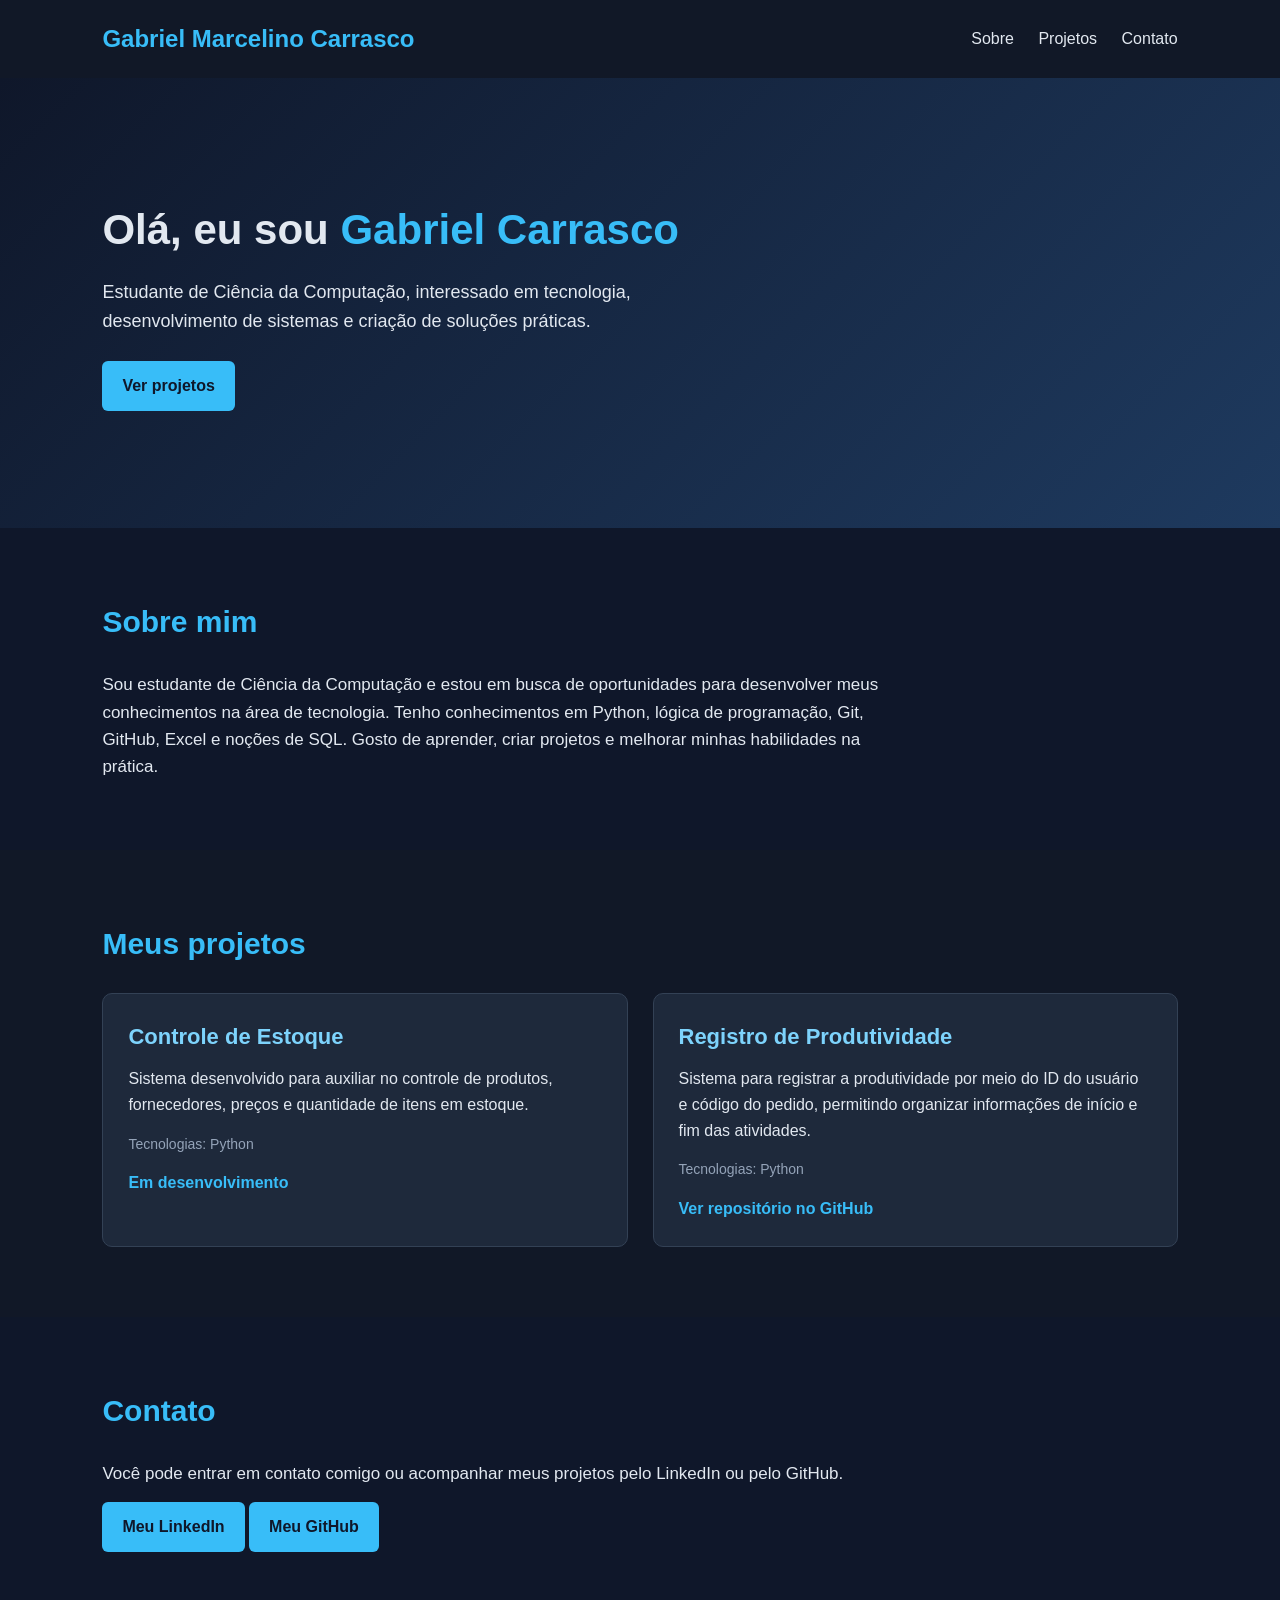
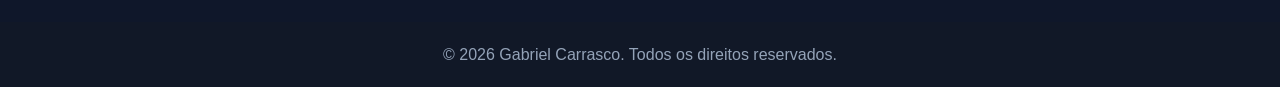
==== index.html @ 08e5ed2c "Nome Renomeado" ====
<!DOCTYPE html>
<html lang="pt-BR">
<head>
  <meta charset="UTF-8">
  <meta name="viewport" content="width=device-width, initial-scale=1.0">
  <title>Gabriel Marcelino Carrasco | Portfólio</title>

  <style>
    * {
      margin: 0;
      padding: 0;
      box-sizing: border-box;
      font-family: Arial, sans-serif;
    }

    body {
      background: #0f172a;
      color: #e2e8f0;
      line-height: 1.6;
    }

    header {
      background: #111827;
      padding: 20px 8%;
      display: flex;
      justify-content: space-between;
      align-items: center;
      position: sticky;
      top: 0;
    }

    header h1 {
      color: #38bdf8;
      font-size: 24px;
    }

    nav a {
      color: #e2e8f0;
      text-decoration: none;
      margin-left: 20px;
      transition: 0.3s;
    }

    nav a:hover {
      color: #38bdf8;
    }

    .inicio {
      min-height: 450px;
      display: flex;
      flex-direction: column;
      justify-content: center;
      padding: 80px 8%;
      background: linear-gradient(135deg, #0f172a, #1e3a5f);
    }

    .inicio h2 {
      font-size: 42px;
      margin-bottom: 15px;
    }

    .inicio h2 span {
      color: #38bdf8;
    }

    .inicio p {
      max-width: 650px;
      font-size: 18px;
      margin-bottom: 25px;
    }

    .botao {
      display: inline-block;
      width: fit-content;
      background: #38bdf8;
      color: #0f172a;
      text-decoration: none;
      padding: 12px 20px;
      border-radius: 6px;
      font-weight: bold;
      transition: 0.3s;
    }

    .botao:hover {
      background: #7dd3fc;
      transform: translateY(-2px);
    }

    section {
      padding: 70px 8%;
    }

    .titulo-secao {
      font-size: 30px;
      color: #38bdf8;
      margin-bottom: 25px;
    }

    .sobre p {
      max-width: 800px;
      font-size: 17px;
    }

    .projetos {
      background: #111827;
    }

    .lista-projetos {
      display: grid;
      grid-template-columns: repeat(auto-fit, minmax(280px, 1fr));
      gap: 25px;
    }

    .card {
      background: #1e293b;
      padding: 25px;
      border-radius: 10px;
      border: 1px solid #334155;
      transition: 0.3s;
    }

    .card:hover {
      transform: translateY(-6px);
      border-color: #38bdf8;
    }

    .card h3 {
      color: #7dd3fc;
      margin-bottom: 12px;
      font-size: 22px;
    }

    .card p {
      margin-bottom: 15px;
    }

    .tecnologias {
      color: #94a3b8;
      font-size: 14px;
      margin-bottom: 18px;
    }

    .link-projeto {
      color: #38bdf8;
      text-decoration: none;
      font-weight: bold;
    }

    .link-projeto:hover {
      text-decoration: underline;
    }

    .contato p {
      margin-bottom: 15px;
      font-size: 17px;
    }

    footer {
      text-align: center;
      padding: 20px;
      background: #111827;
      color: #94a3b8;
    }

    @media (max-width: 600px) {
      header {
        flex-direction: column;
        gap: 12px;
      }

      nav a {
        margin: 0 8px;
      }

      .inicio h2 {
        font-size: 32px;
      }
    }
  </style>
</head>

<body>

  <header>
    <h1>Gabriel Marcelino Carrasco</h1>

    <nav>
      <a href="#sobre">Sobre</a>
      <a href="#projetos">Projetos</a>
      <a href="#contato">Contato</a>
    </nav>
  </header>

  <main>
    <section class="inicio">
      <h2>Olá, eu sou <span>Gabriel Carrasco</span></h2>

      <p>
        Estudante de Ciência da Computação, interessado em tecnologia,
        desenvolvimento de sistemas e criação de soluções práticas.
      </p>

      <a class="botao" href="#projetos">Ver projetos</a>
    </section>

    <section class="sobre" id="sobre">
      <h2 class="titulo-secao">Sobre mim</h2>

      <p>
        Sou estudante de Ciência da Computação e estou em busca de oportunidades
        para desenvolver meus conhecimentos na área de tecnologia. Tenho
        conhecimentos em Python, lógica de programação, Git, GitHub, Excel e
        noções de SQL. Gosto de aprender, criar projetos e melhorar minhas
        habilidades na prática.
      </p>
    </section>

    <section class="projetos" id="projetos">
      <h2 class="titulo-secao">Meus projetos</h2>

      <div class="lista-projetos">
        <article class="card">
          <h3>Controle de Estoque</h3>

          <p>
            Sistema desenvolvido para auxiliar no controle de produtos,
            fornecedores, preços e quantidade de itens em estoque.
          </p>

          <p class="tecnologias">
            Tecnologias: Python
          </p>

          <a class="link-projeto" href="https://github.com/gabriellcarrascooo" target="_blank" rel="noopener noreferrer">
            Em desenvolvimento
          </a>
        </article>

        <article class="card">
          <h3>Registro de Produtividade</h3>

          <p>
            Sistema para registrar a produtividade por meio do ID do usuário e
            código do pedido, permitindo organizar informações de início e fim
            das atividades.
          </p>

          <p class="tecnologias">
            Tecnologias: Python
          </p>

          <a class="link-projeto" href="https://github.com/gabriellcarrascooo" target="_blank" rel="noopener noreferrer">
            Ver repositório no GitHub
          </a>
        </article>
      </div>
    </section>

    <section class="contato" id="contato">
      <h2 class="titulo-secao">Contato</h2>

      <p>
        Você pode entrar em contato comigo ou acompanhar meus projetos pelo
        LinkedIn ou pelo GitHub.
      </p>

      <a class="botao" href="https://www.linkedin.com/in/gabriel-marcelino-carrasco-4ba592341/" target="_blank" rel="noopener noreferrer">Meu LinkedIn</a>
      <a class="botao" href="https://github.com/gabriellcarrascooo" target="_blank" rel="noopener noreferrer">Meu GitHub</a>
    </section>
  </main>

  <footer>
    <p>© 2026 Gabriel Carrasco. Todos os direitos reservados.</p>
  </footer>

</body>
</html>
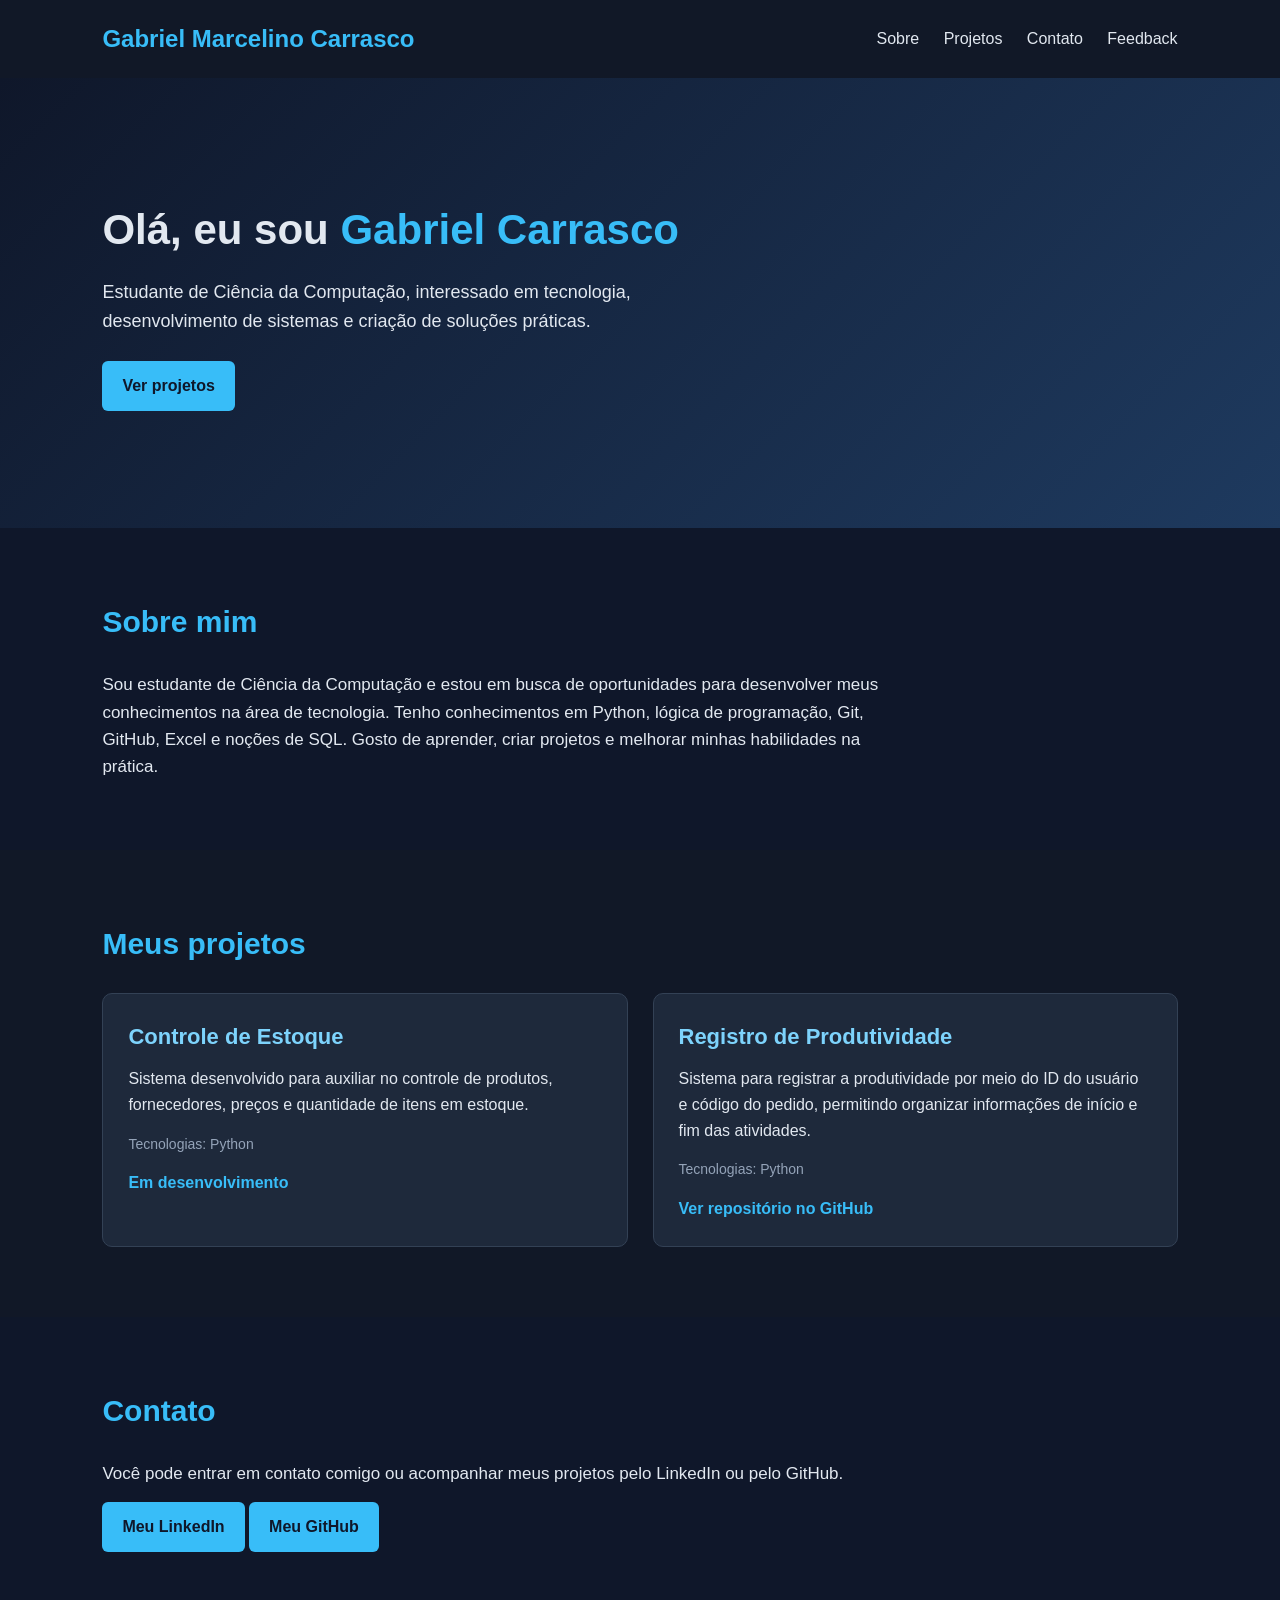
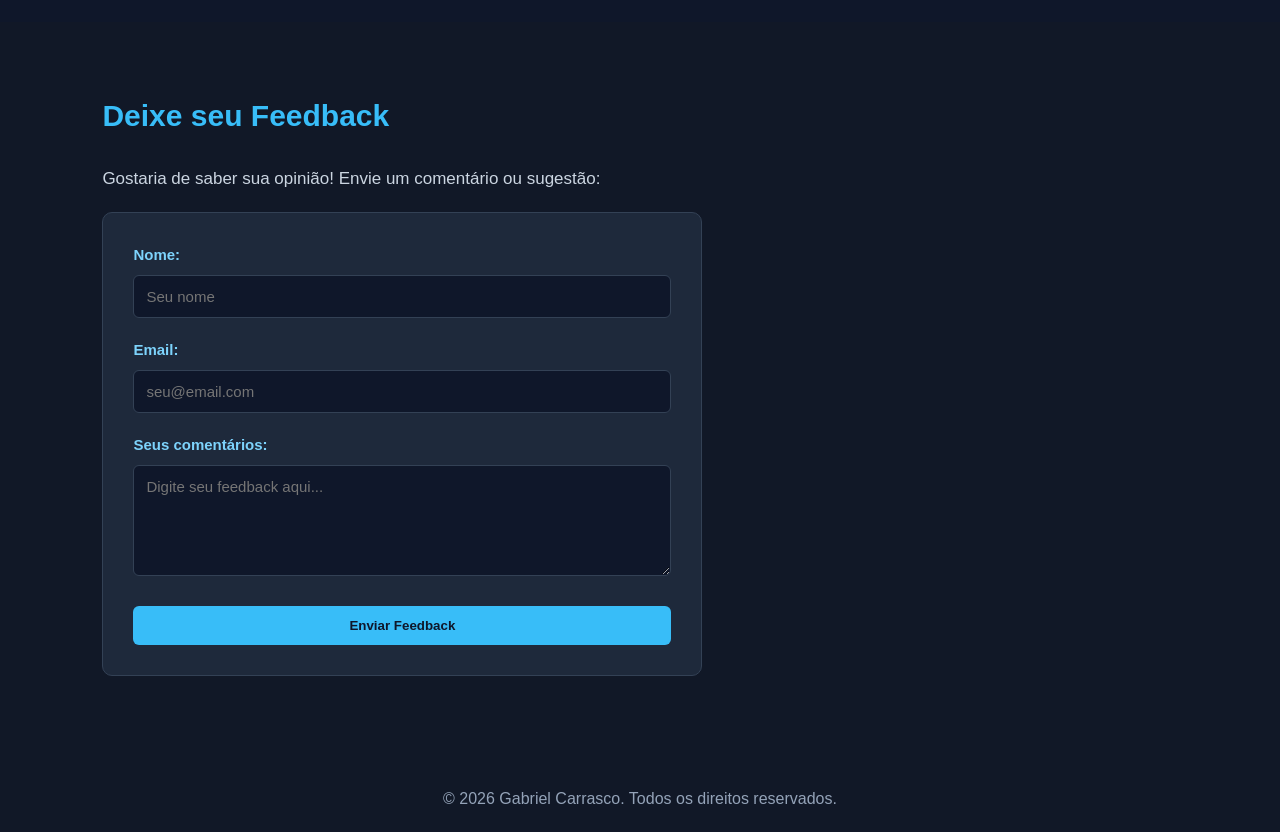
==== commit 506daa44: "opção de feedback para o usuário" ====
--- a/index.html
+++ b/index.html
@@ -4,179 +4,8 @@
   <meta charset="UTF-8">
   <meta name="viewport" content="width=device-width, initial-scale=1.0">
   <title>Gabriel Marcelino Carrasco | Portfólio</title>
+<link rel="stylesheet" href="Estilos/estilos.css">
 
-  <style>
-    * {
-      margin: 0;
-      padding: 0;
-      box-sizing: border-box;
-      font-family: Arial, sans-serif;
-    }
-
-    body {
-      background: #0f172a;
-      color: #e2e8f0;
-      line-height: 1.6;
-    }
-
-    header {
-      background: #111827;
-      padding: 20px 8%;
-      display: flex;
-      justify-content: space-between;
-      align-items: center;
-      position: sticky;
-      top: 0;
-    }
-
-    header h1 {
-      color: #38bdf8;
-      font-size: 24px;
-    }
-
-    nav a {
-      color: #e2e8f0;
-      text-decoration: none;
-      margin-left: 20px;
-      transition: 0.3s;
-    }
-
-    nav a:hover {
-      color: #38bdf8;
-    }
-
-    .inicio {
-      min-height: 450px;
-      display: flex;
-      flex-direction: column;
-      justify-content: center;
-      padding: 80px 8%;
-      background: linear-gradient(135deg, #0f172a, #1e3a5f);
-    }
-
-    .inicio h2 {
-      font-size: 42px;
-      margin-bottom: 15px;
-    }
-
-    .inicio h2 span {
-      color: #38bdf8;
-    }
-
-    .inicio p {
-      max-width: 650px;
-      font-size: 18px;
-      margin-bottom: 25px;
-    }
-
-    .botao {
-      display: inline-block;
-      width: fit-content;
-      background: #38bdf8;
-      color: #0f172a;
-      text-decoration: none;
-      padding: 12px 20px;
-      border-radius: 6px;
-      font-weight: bold;
-      transition: 0.3s;
-    }
-
-    .botao:hover {
-      background: #7dd3fc;
-      transform: translateY(-2px);
-    }
-
-    section {
-      padding: 70px 8%;
-    }
-
-    .titulo-secao {
-      font-size: 30px;
-      color: #38bdf8;
-      margin-bottom: 25px;
-    }
-
-    .sobre p {
-      max-width: 800px;
-      font-size: 17px;
-    }
-
-    .projetos {
-      background: #111827;
-    }
-
-    .lista-projetos {
-      display: grid;
-      grid-template-columns: repeat(auto-fit, minmax(280px, 1fr));
-      gap: 25px;
-    }
-
-    .card {
-      background: #1e293b;
-      padding: 25px;
-      border-radius: 10px;
-      border: 1px solid #334155;
-      transition: 0.3s;
-    }
-
-    .card:hover {
-      transform: translateY(-6px);
-      border-color: #38bdf8;
-    }
-
-    .card h3 {
-      color: #7dd3fc;
-      margin-bottom: 12px;
-      font-size: 22px;
-    }
-
-    .card p {
-      margin-bottom: 15px;
-    }
-
-    .tecnologias {
-      color: #94a3b8;
-      font-size: 14px;
-      margin-bottom: 18px;
-    }
-
-    .link-projeto {
-      color: #38bdf8;
-      text-decoration: none;
-      font-weight: bold;
-    }
-
-    .link-projeto:hover {
-      text-decoration: underline;
-    }
-
-    .contato p {
-      margin-bottom: 15px;
-      font-size: 17px;
-    }
-
-    footer {
-      text-align: center;
-      padding: 20px;
-      background: #111827;
-      color: #94a3b8;
-    }
-
-    @media (max-width: 600px) {
-      header {
-        flex-direction: column;
-        gap: 12px;
-      }
-
-      nav a {
-        margin: 0 8px;
-      }
-
-      .inicio h2 {
-        font-size: 32px;
-      }
-    }
-  </style>
 </head>
 
 <body>
@@ -188,6 +17,7 @@
       <a href="#sobre">Sobre</a>
       <a href="#projetos">Projetos</a>
       <a href="#contato">Contato</a>
+      <a href="#feedback">Feedback</a>
     </nav>
   </header>
 
@@ -267,11 +97,60 @@
       <a class="botao" href="https://www.linkedin.com/in/gabriel-marcelino-carrasco-4ba592341/" target="_blank" rel="noopener noreferrer">Meu LinkedIn</a>
       <a class="botao" href="https://github.com/gabriellcarrascooo" target="_blank" rel="noopener noreferrer">Meu GitHub</a>
     </section>
+
+    <section class="feedback" id="feedback">
+      <h2 class="titulo-secao">Deixe seu Feedback</h2>
+
+      <p>Gostaria de saber sua opinião! Envie um comentário ou sugestão:</p>
+
+      <form id="formulario-feedback" class="formulario-feedback">
+        <div class="grupo-form">
+          <label for="nome">Nome:</label>
+          <input type="text" id="nome" name="nome" placeholder="Seu nome" required>
+        </div>
+
+        <div class="grupo-form">
+          <label for="email">Email:</label>
+          <input type="email" id="email" name="email" placeholder="seu@email.com" required>
+        </div>
+
+        <div class="grupo-form">
+          <label for="mensagem">Seus comentários:</label>
+          <textarea id="mensagem" name="mensagem" rows="5" placeholder="Digite seu feedback aqui..." required></textarea>
+        </div>
+
+        <button type="submit" class="botao">Enviar Feedback</button>
+      </form>
+
+      <div id="mensagem-status" class="mensagem-status" style="display: none;"></div>
+    </section>
   </main>
 
   <footer>
     <p>© 2026 Gabriel Carrasco. Todos os direitos reservados.</p>
   </footer>
 
+  <script>
+    document.getElementById('formulario-feedback').addEventListener('submit', function(e) {
+      e.preventDefault();
+      
+      const nome = document.getElementById('nome').value;
+      const email = document.getElementById('email').value;
+      const mensagem = document.getElementById('mensagem').value;
+      const statusDiv = document.getElementById('mensagem-status');
+      
+      const assunto = `Feedback do Portfolio - ${nome}`;
+      const corpo = `Nome: ${nome}%0AEmail: ${email}%0A%0AMensagem:%0A${mensagem}`;
+      
+      const linkEmail = `mailto:gabre15carrasco@gmail.com?subject=${encodeURIComponent(assunto)}&body=${encodeURIComponent(corpo)}`;
+      
+      window.location.href = linkEmail;
+      
+      statusDiv.textContent = 'Redirecionando para seu cliente de email...';
+      statusDiv.style.display = 'block';
+      statusDiv.className = 'mensagem-status sucesso';
+    });
+  </script>
+
 </body>
 </html>
--- a/Estilos/estilos.css
+++ b/Estilos/estilos.css
@@ -0,0 +1,248 @@
+* {
+      margin: 0;
+      padding: 0;
+      box-sizing: border-box;
+      font-family: Arial, sans-serif;
+    }
+
+    body {
+      background: #0f172a;
+      color: #e2e8f0;
+      line-height: 1.6;
+    }
+    
+    header {
+      background: #111827;
+      padding: 20px 8%;
+      display: flex;
+      justify-content: space-between;
+      align-items: center;
+      position: sticky;
+      top: 0;
+    }
+
+    header h1 {
+      color: #38bdf8;
+      font-size: 24px;
+    }
+
+    nav a {
+      color: #e2e8f0;
+      text-decoration: none;
+      margin-left: 20px;
+      transition: 0.3s;
+    }
+
+    nav a:hover {
+      color: #38bdf8;
+    }
+
+    .inicio {
+      min-height: 450px;
+      display: flex;
+      flex-direction: column;
+      justify-content: center;
+      padding: 80px 8%;
+      background: linear-gradient(135deg, #0f172a, #1e3a5f);
+    }
+
+    .inicio h2 {
+      font-size: 42px;
+      margin-bottom: 15px;
+    }
+
+    .inicio h2 span {
+      color: #38bdf8;
+    }
+
+    .inicio p {
+      max-width: 650px;
+      font-size: 18px;
+      margin-bottom: 25px;
+    }
+
+    .botao {
+      display: inline-block;
+      width: fit-content;
+      background: #38bdf8;
+      color: #0f172a;
+      text-decoration: none;
+      padding: 12px 20px;
+      border-radius: 6px;
+      font-weight: bold;
+      transition: 0.3s;
+    }
+
+    .botao:hover {
+      background: #7dd3fc;
+      transform: translateY(-2px);
+    }
+
+    section {
+      padding: 70px 8%;
+    }
+
+    .titulo-secao {
+      font-size: 30px;
+      color: #38bdf8;
+      margin-bottom: 25px;
+    }
+
+    .sobre p {
+      max-width: 800px;
+      font-size: 17px;
+    }
+
+    .projetos {
+      background: #111827;
+    }
+
+    .lista-projetos {
+      display: grid;
+      grid-template-columns: repeat(auto-fit, minmax(280px, 1fr));
+      gap: 25px;
+    }
+
+    .card {
+      background: #1e293b;
+      padding: 25px;
+      border-radius: 10px;
+      border: 1px solid #334155;
+      transition: 0.3s;
+    }
+
+    .card:hover {
+      transform: translateY(-6px);
+      border-color: #38bdf8;
+    }
+
+    .card h3 {
+      color: #7dd3fc;
+      margin-bottom: 12px;
+      font-size: 22px;
+    }
+
+    .card p {
+      margin-bottom: 15px;
+    }
+
+    .tecnologias {
+      color: #94a3b8;
+      font-size: 14px;
+      margin-bottom: 18px;
+    }
+
+    .link-projeto {
+      color: #38bdf8;
+      text-decoration: none;
+      font-weight: bold;
+    }
+
+    .link-projeto:hover {
+      text-decoration: underline;
+    }
+
+    .contato p {
+      margin-bottom: 15px;
+      font-size: 17px;
+    }
+
+    .feedback {
+      background: #111827;
+    }
+
+    .feedback p {
+      margin-bottom: 20px;
+      font-size: 17px;
+      color: #cbd5e1;
+    }
+
+    .formulario-feedback {
+      background: #1e293b;
+      padding: 30px;
+      border-radius: 10px;
+      border: 1px solid #334155;
+      max-width: 600px;
+      margin-bottom: 20px;
+    }
+
+    .grupo-form {
+      margin-bottom: 20px;
+      display: flex;
+      flex-direction: column;
+    }
+
+    .grupo-form label {
+      color: #7dd3fc;
+      font-weight: bold;
+      margin-bottom: 8px;
+      font-size: 15px;
+    }
+
+    .grupo-form input,
+    .grupo-form textarea {
+      background: #0f172a;
+      color: #e2e8f0;
+      border: 1px solid #334155;
+      padding: 12px;
+      border-radius: 6px;
+      font-size: 15px;
+      font-family: Arial, sans-serif;
+      transition: 0.3s;
+    }
+
+    .grupo-form input:focus,
+    .grupo-form textarea:focus {
+      outline: none;
+      border-color: #38bdf8;
+      box-shadow: 0 0 8px rgba(56, 189, 248, 0.3);
+    }
+
+    .grupo-form textarea {
+      resize: vertical;
+    }
+
+    .formulario-feedback .botao {
+      margin-top: 10px;
+      width: 100%;
+      text-align: center;
+      border: none;
+      cursor: pointer;
+    }
+
+    .mensagem-status {
+      color: #86efac;
+      font-weight: bold;
+      padding: 12px;
+      background: #1e3a3a;
+      border-radius: 6px;
+      border-left: 4px solid #86efac;
+    }
+
+    .mensagem-status.erro {
+      color: #f87171;
+      background: #3a1e1e;
+      border-left-color: #f87171;
+    }
+
+    footer {
+      text-align: center;
+      padding: 20px;
+      background: #111827;
+      color: #94a3b8;
+    }
+
+    @media (max-width: 600px) {
+      header {
+        flex-direction: column;
+        gap: 12px;
+      }
+
+      nav a {
+        margin: 0 8px;
+      }
+
+      .inicio h2 {
+        font-size: 32px;
+      }
+    }
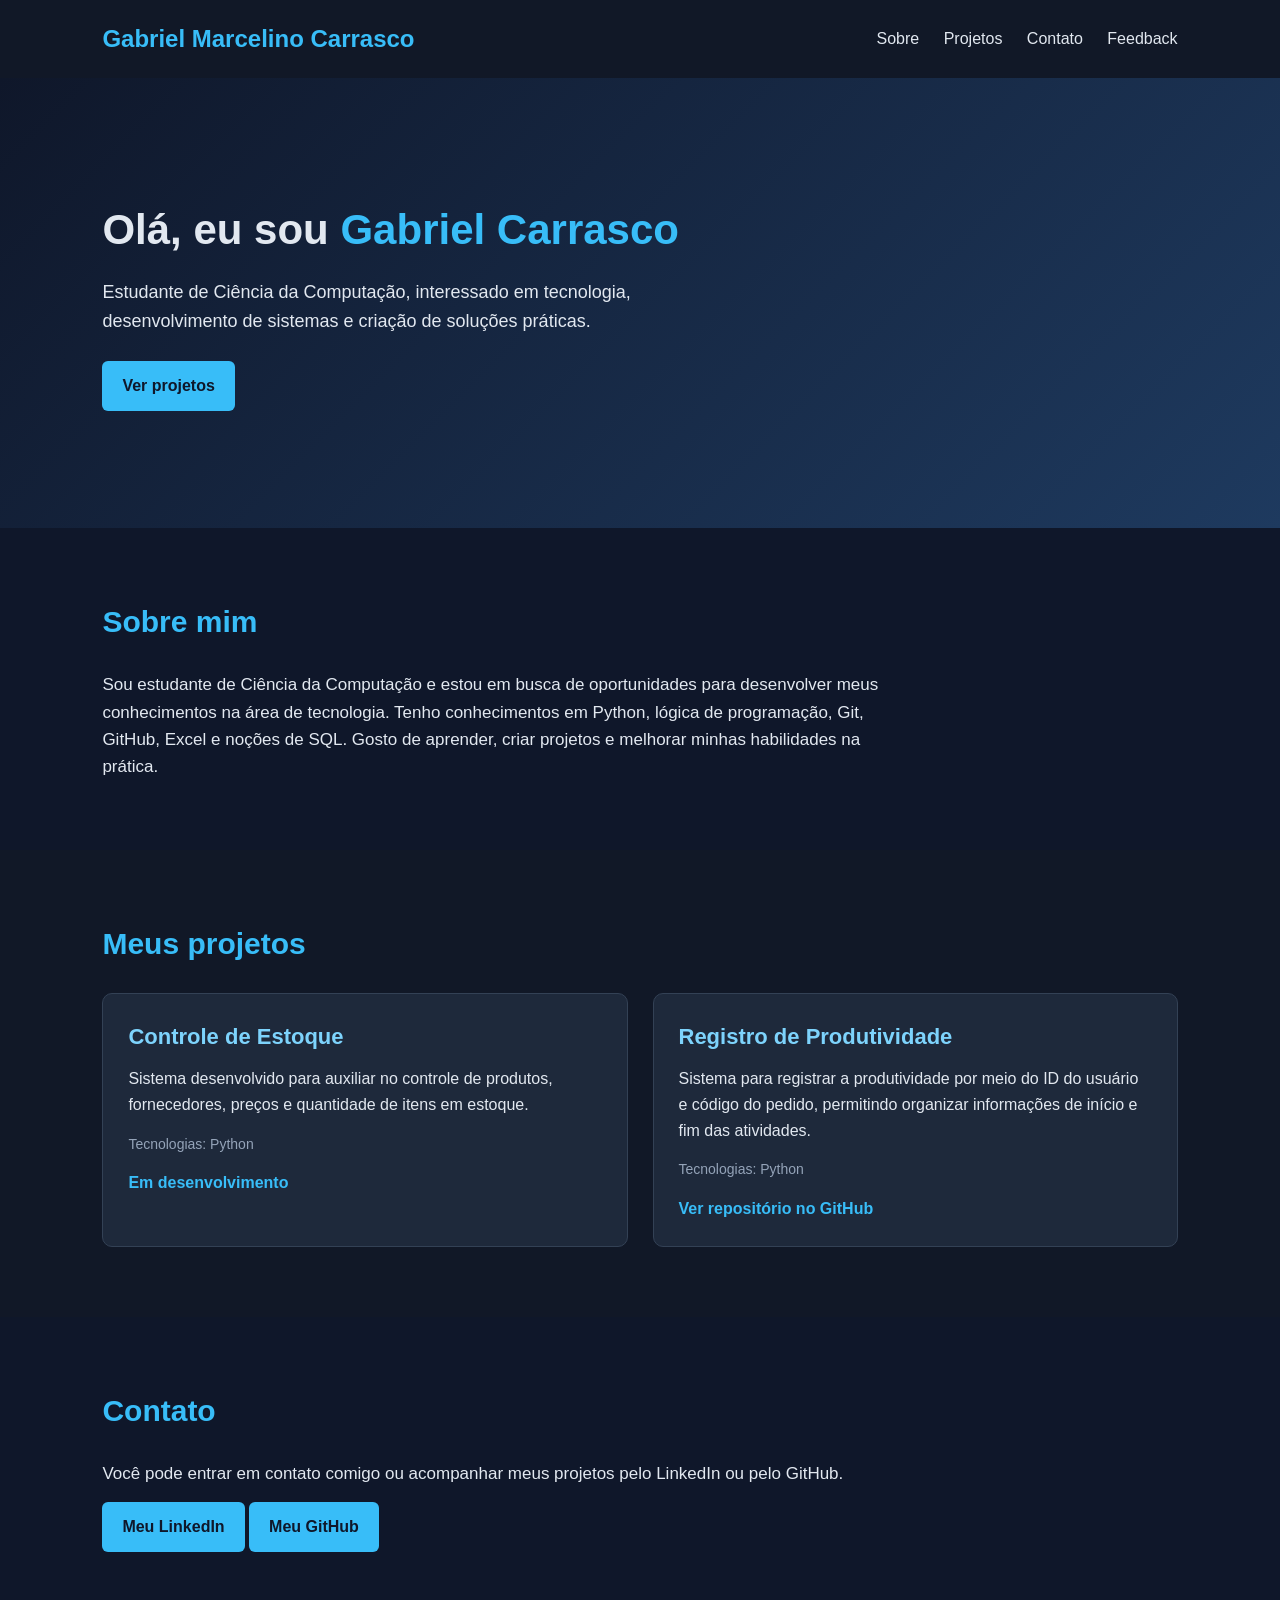
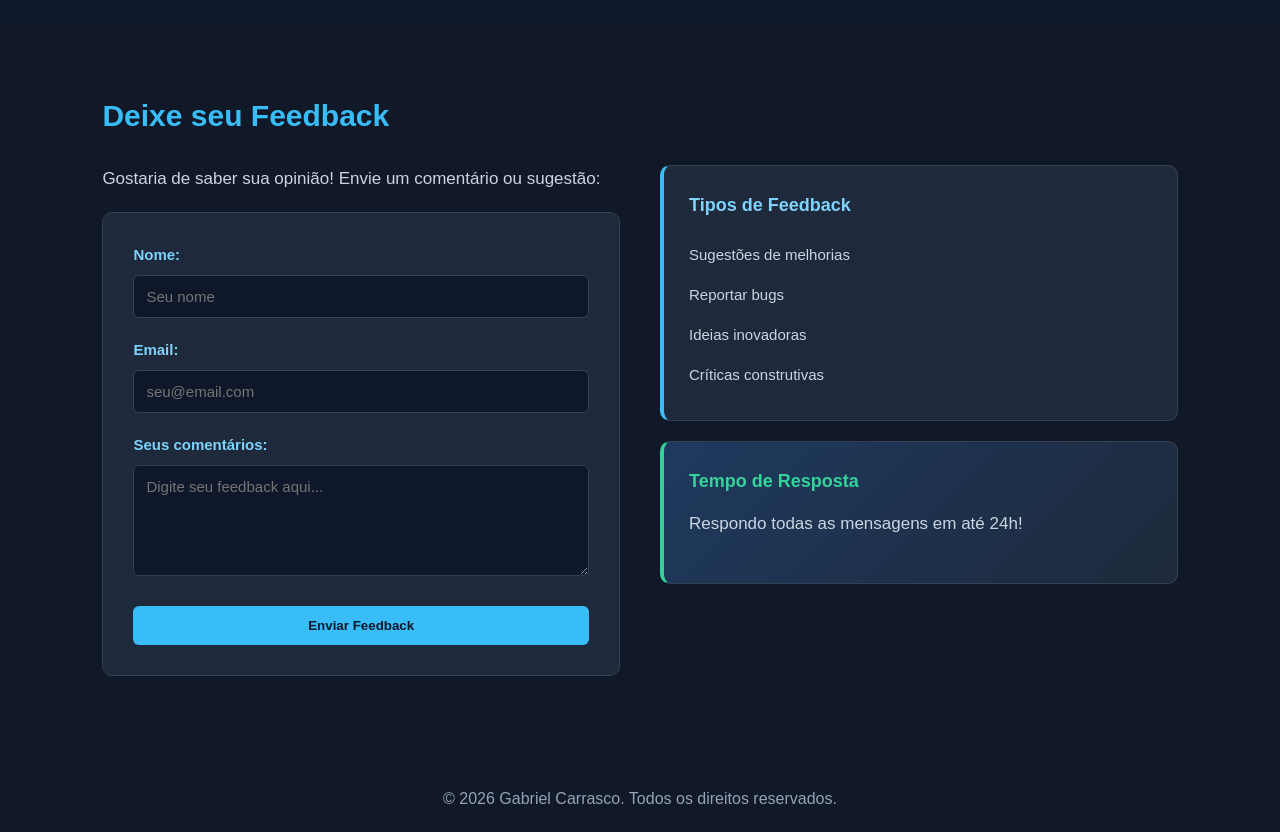
==== commit 857b37cf: "sugestões para o usuário, feitas" ====
--- a/index.html
+++ b/index.html
@@ -101,28 +101,51 @@
     <section class="feedback" id="feedback">
       <h2 class="titulo-secao">Deixe seu Feedback</h2>
 
-      <p>Gostaria de saber sua opinião! Envie um comentário ou sugestão:</p>
+      <div class="container-feedback">
+        <div class="coluna-formulario">
+          <p>Gostaria de saber sua opinião! Envie um comentário ou sugestão:</p>
 
-      <form id="formulario-feedback" class="formulario-feedback">
-        <div class="grupo-form">
-          <label for="nome">Nome:</label>
-          <input type="text" id="nome" name="nome" placeholder="Seu nome" required>
+          <form id="formulario-feedback" class="formulario-feedback">
+            <div class="grupo-form">
+              <label for="nome">Nome:</label>
+              <input type="text" id="nome" name="nome" placeholder="Seu nome" required>
+            </div>
+
+            <div class="grupo-form">
+              <label for="email">Email:</label>
+              <input type="email" id="email" name="email" placeholder="seu@email.com" required>
+            </div>
+
+            <div class="grupo-form">
+              <label for="mensagem">Seus comentários:</label>
+              <textarea id="mensagem" name="mensagem" rows="5" placeholder="Digite seu feedback aqui..." required></textarea>
+            </div>
+
+            <button type="submit" class="botao">Enviar Feedback</button>
+          </form>
+
+          <div id="mensagem-status" class="mensagem-status" style="display: none;"></div>
         </div>
 
-        <div class="grupo-form">
-          <label for="email">Email:</label>
-          <input type="email" id="email" name="email" placeholder="seu@email.com" required>
+        <div class="coluna-info">
+          <div class="info-box">
+            <h3> Tipos de Feedback</h3>
+            <ul class="lista-feedback">
+              <li> Sugestões de melhorias</li>
+              <li> Reportar bugs</li>
+              <li> Ideias inovadoras</li>
+              <li> Críticas construtivas</li>
+            </ul>
+            
+          </div>
+                    <div class="info-box destaque">
+            <h3> Tempo de Resposta</h3>
+            <p class="info-text">Respondo todas as mensagens em até 24h!</p>
+          </div>
+          </div>
+            
         </div>
-
-        <div class="grupo-form">
-          <label for="mensagem">Seus comentários:</label>
-          <textarea id="mensagem" name="mensagem" rows="5" placeholder="Digite seu feedback aqui..." required></textarea>
-        </div>
-
-        <button type="submit" class="botao">Enviar Feedback</button>
-      </form>
-
-      <div id="mensagem-status" class="mensagem-status" style="display: none;"></div>
+      </div>
     </section>
   </main>
 
--- a/Estilos/estilos.css
+++ b/Estilos/estilos.css
@@ -157,13 +157,94 @@
       color: #cbd5e1;
     }
 
+    .container-feedback {
+      display: grid;
+      grid-template-columns: 1fr 1fr;
+      gap: 40px;
+      align-items: start;
+    }
+
+    .coluna-formulario {
+      display: flex;
+      flex-direction: column;
+    }
+
+    .coluna-info {
+      display: flex;
+      flex-direction: column;
+      gap: 20px;
+    }
+
     .formulario-feedback {
       background: #1e293b;
       padding: 30px;
       border-radius: 10px;
       border: 1px solid #334155;
-      max-width: 600px;
       margin-bottom: 20px;
+    }
+
+    .info-box {
+      background: #1e293b;
+      padding: 25px;
+      border-radius: 10px;
+      border: 1px solid #334155;
+      border-left: 4px solid #38bdf8;
+    }
+
+    .info-box h3 {
+      color: #7dd3fc;
+      font-size: 18px;
+      margin-bottom: 15px;
+    }
+
+    .info-box.destaque {
+      background: linear-gradient(135deg, #1e3a5f, #1e293b);
+      border-left-color: #34d399;
+    }
+
+    .info-box.destaque h3 {
+      color: #34d399;
+    }
+
+    .lista-feedback {
+      list-style: none;
+      padding: 0;
+    }
+
+    .lista-feedback li {
+      color: #cbd5e1;
+      padding: 8px 0;
+      font-size: 15px;
+      line-height: 1.6;
+    }
+
+    .info-text {
+      color: #cbd5e1;
+      font-size: 15px;
+      margin-bottom: 15px;
+    }
+
+    .links-rapidos {
+      display: flex;
+      gap: 12px;
+      flex-wrap: wrap;
+    }
+
+    .link-rapido {
+      display: inline-block;
+      background: #38bdf8;
+      color: #0f172a;
+      padding: 10px 16px;
+      border-radius: 6px;
+      text-decoration: none;
+      font-weight: bold;
+      font-size: 14px;
+      transition: 0.3s;
+    }
+
+    .link-rapido:hover {
+      background: #7dd3fc;
+      transform: translateY(-2px);
     }
 
     .grupo-form {
@@ -245,4 +326,9 @@
       .inicio h2 {
         font-size: 32px;
       }
+
+      .container-feedback {
+        grid-template-columns: 1fr;
+        gap: 20px;
+      }
     }
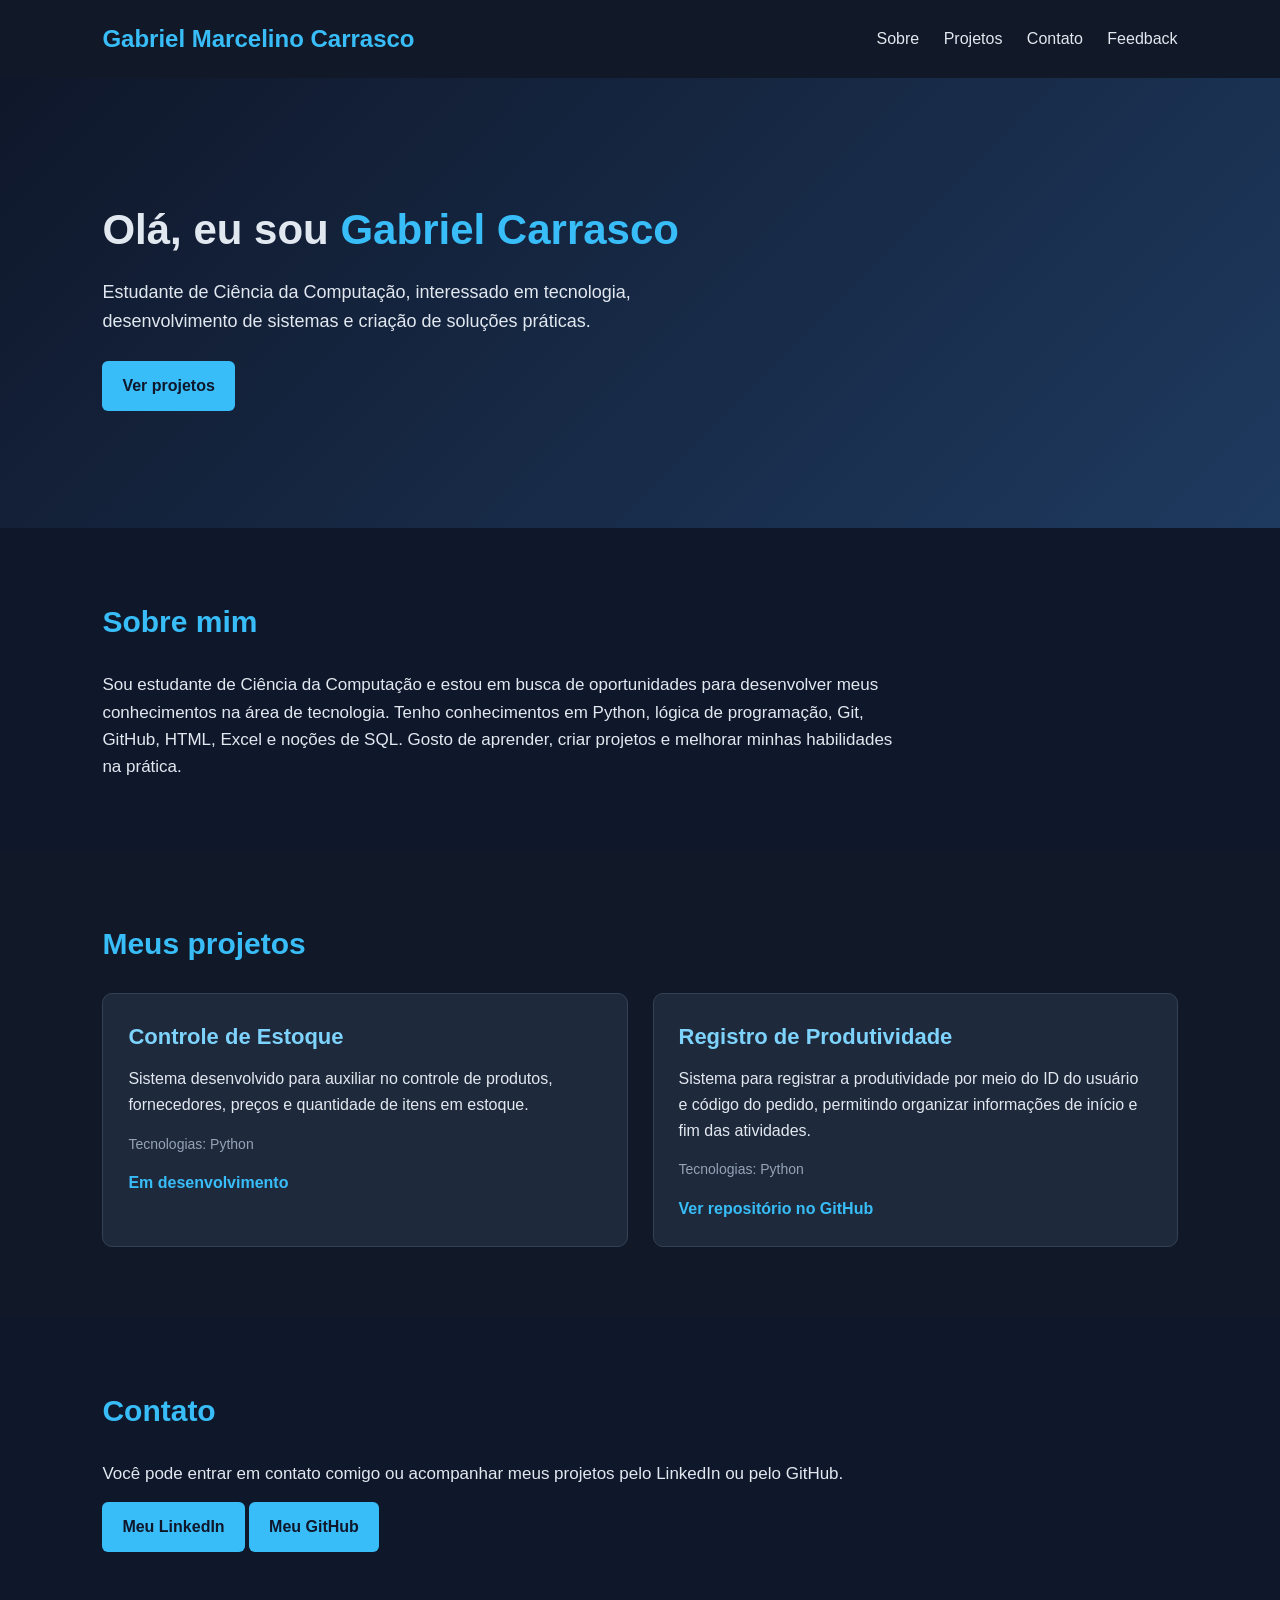
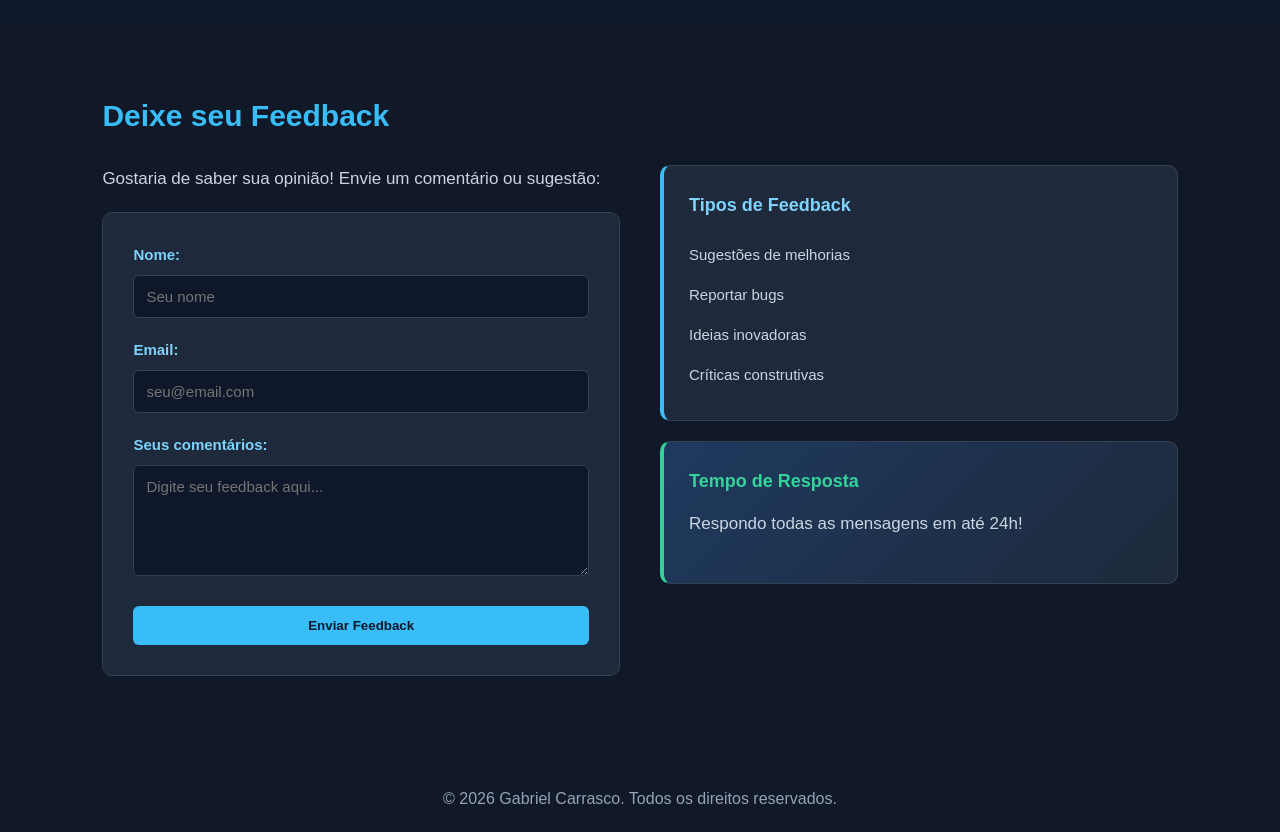
==== commit 3f04f169: "Add HTML to skills section in index.html" ====
--- a/index.html
+++ b/index.html
@@ -39,7 +39,7 @@
       <p>
         Sou estudante de Ciência da Computação e estou em busca de oportunidades
         para desenvolver meus conhecimentos na área de tecnologia. Tenho
-        conhecimentos em Python, lógica de programação, Git, GitHub, Excel e
+        conhecimentos em Python, lógica de programação, Git, GitHub, HTML, Excel e
         noções de SQL. Gosto de aprender, criar projetos e melhorar minhas
         habilidades na prática.
       </p>
